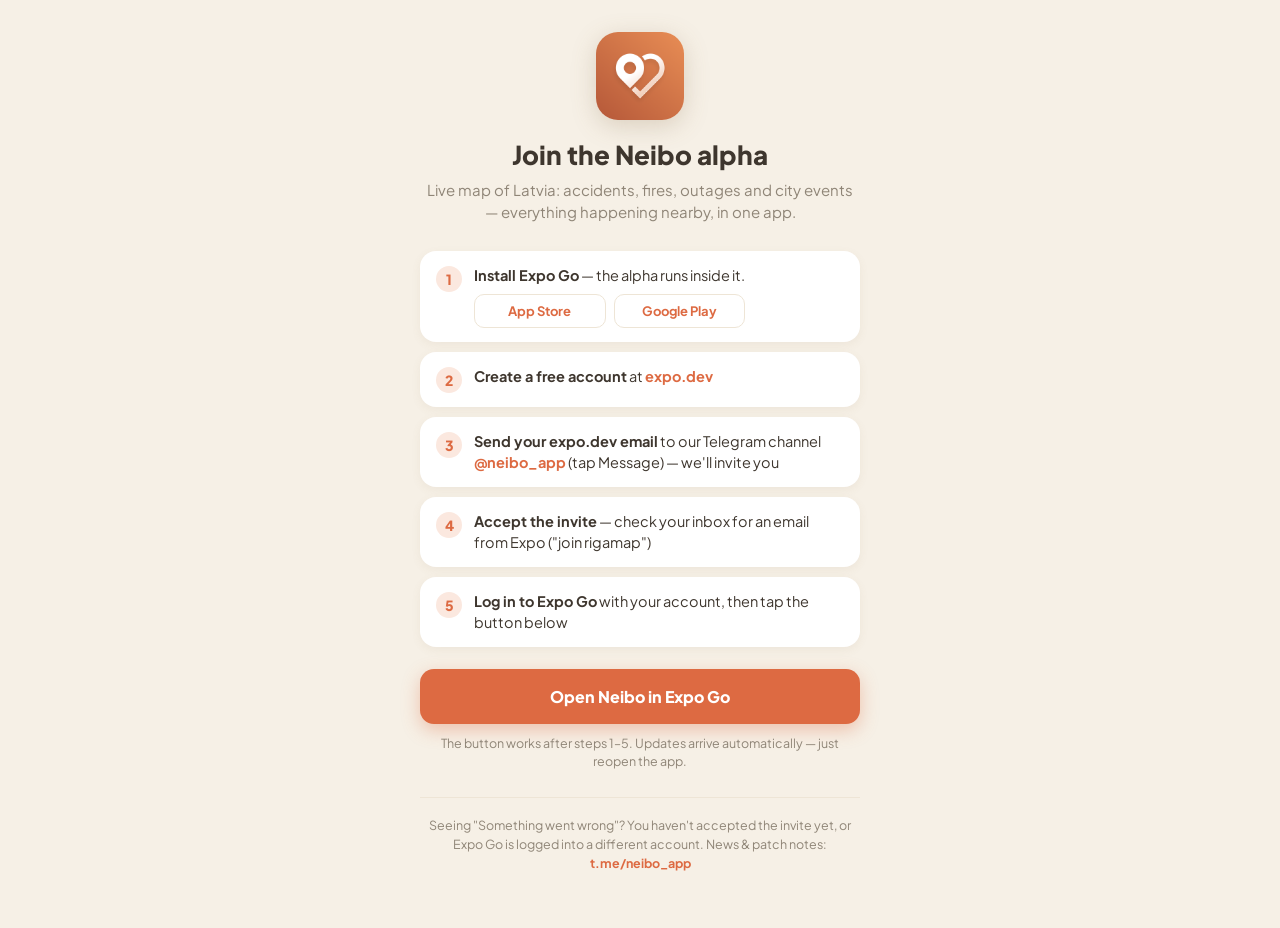
==== index.html @ c0060765 "Neibo alpha join page" ====
<!DOCTYPE html>
<html lang="en">
<head>
<meta charset="UTF-8">
<meta name="viewport" content="width=device-width, initial-scale=1.0">
<title>Join the Neibo alpha</title>
<meta name="description" content="Neibo — live map of Latvia. Join the closed alpha test.">
<meta property="og:title" content="Join the Neibo alpha">
<meta property="og:description" content="Live map of Latvia: accidents, fires, outages and city events — in one app.">
<meta property="og:image" content="https://kirillgl220.github.io/neibo/icon.png">
<link rel="icon" href="icon.png">
<link rel="preconnect" href="https://fonts.googleapis.com">
<link rel="preconnect" href="https://fonts.gstatic.com" crossorigin>
<link href="https://fonts.googleapis.com/css2?family=Plus+Jakarta+Sans:wght@500;700;800&display=swap" rel="stylesheet">
<style>
  :root {
    --bg: #F6F0E6; --surface: #FFFFFF; --line: #EEE5D6;
    --primary: #DD6A42; --primary-dark: #C25735;
    --text: #3E362E; --text-mid: #8F8577;
  }
  * { margin: 0; padding: 0; box-sizing: border-box; }
  body {
    font-family: 'Plus Jakarta Sans', -apple-system, system-ui, sans-serif;
    background: var(--bg); color: var(--text);
    display: flex; justify-content: center; padding: 32px 20px 56px;
  }
  .wrap { width: 100%; max-width: 440px; }
  .logo { width: 88px; height: 88px; border-radius: 22px; display: block; margin: 0 auto 18px; box-shadow: 0 6px 24px rgba(138,110,75,.25); }
  h1 { font-size: 26px; font-weight: 800; text-align: center; }
  .sub { text-align: center; color: var(--text-mid); font-size: 15px; margin: 8px 0 28px; line-height: 1.45; }
  .step {
    background: var(--surface); border-radius: 16px; padding: 14px 16px;
    display: flex; gap: 12px; align-items: flex-start; margin-bottom: 10px;
    box-shadow: 0 3px 10px rgba(138,110,75,.08);
  }
  .num {
    flex: none; width: 26px; height: 26px; border-radius: 50%;
    background: #FBE8DF; color: var(--primary); font-weight: 800; font-size: 14px;
    display: flex; align-items: center; justify-content: center; margin-top: 1px;
  }
  .step p { font-size: 14.5px; line-height: 1.45; }
  .step a { color: var(--primary); font-weight: 700; text-decoration: none; }
  .stores { display: flex; gap: 8px; margin-top: 8px; }
  .store {
    flex: 1; text-align: center; font-size: 13px; font-weight: 700;
    border: 1.5px solid var(--line); border-radius: 10px; padding: 8px 4px;
    color: var(--text); text-decoration: none;
  }
  .cta {
    display: block; text-align: center; background: var(--primary); color: #fff;
    font-size: 16px; font-weight: 800; text-decoration: none;
    border-radius: 14px; padding: 17px 16px; margin: 22px 0 10px;
    box-shadow: 0 6px 18px rgba(221,106,66,.35);
  }
  .cta:active { background: var(--primary-dark); }
  .hint { text-align: center; color: var(--text-mid); font-size: 12.5px; line-height: 1.5; }
  .hint a { color: var(--primary); font-weight: 700; text-decoration: none; }
  .divider { border: none; border-top: 1px solid var(--line); margin: 26px 0 18px; }
</style>
</head>
<body>
<div class="wrap">
  <img class="logo" src="icon.png" alt="Neibo logo">
  <h1>Join the Neibo alpha</h1>
  <p class="sub">Live map of Latvia: accidents, fires, outages and city events — everything happening nearby, in one app.</p>

  <div class="step"><div class="num">1</div>
    <div>
      <p><b>Install Expo Go</b> — the alpha runs inside it.</p>
      <div class="stores">
        <a class="store" href="https://apps.apple.com/app/expo-go/id982107779">App Store</a>
        <a class="store" href="https://play.google.com/store/apps/details?id=host.exp.exponent">Google Play</a>
      </div>
    </div>
  </div>

  <div class="step"><div class="num">2</div>
    <p><b>Create a free account</b> at <a href="https://expo.dev/signup">expo.dev</a></p>
  </div>

  <div class="step"><div class="num">3</div>
    <p><b>Send your expo.dev email</b> to our Telegram channel <a href="https://t.me/neibo_app">@neibo_app</a> (tap Message) — we'll invite you</p>
  </div>

  <div class="step"><div class="num">4</div>
    <p><b>Accept the invite</b> — check your inbox for an email from Expo ("join rigamap")</p>
  </div>

  <div class="step"><div class="num">5</div>
    <p><b>Log in to Expo Go</b> with your account, then tap the button below</p>
  </div>

  <a class="cta" href="exp://u.expo.dev/bff3cc4e-3219-47c0-972f-e19bb8d88619?channel-name=preview&amp;runtime-version=exposdk:54.0.0">Open Neibo in Expo Go</a>
  <p class="hint">The button works after steps 1–5. Updates arrive automatically — just reopen the app.</p>

  <hr class="divider">
  <p class="hint">Seeing "Something went wrong"? You haven't accepted the invite yet, or Expo Go is logged into a different account. News &amp; patch notes: <a href="https://t.me/neibo_app">t.me/neibo_app</a></p>
</div>
</body>
</html>
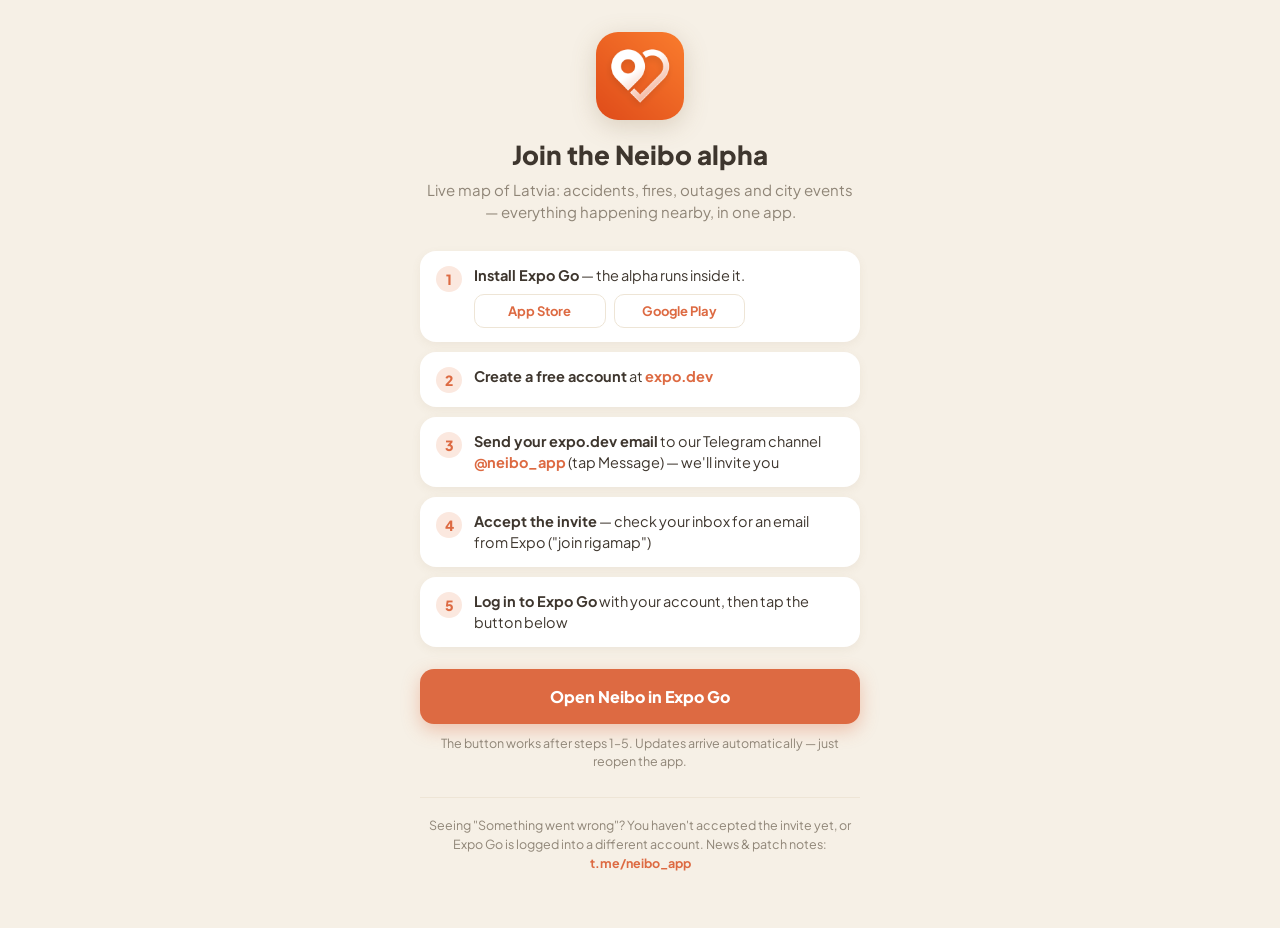
==== commit b33a8715: "new logo, pages domain et3r9ity" ====
--- a/index.html
+++ b/index.html
@@ -7,7 +7,7 @@
 <meta name="description" content="Neibo — live map of Latvia. Join the closed alpha test.">
 <meta property="og:title" content="Join the Neibo alpha">
 <meta property="og:description" content="Live map of Latvia: accidents, fires, outages and city events — in one app.">
-<meta property="og:image" content="https://kirillgl220.github.io/neibo/icon.png">
+<meta property="og:image" content="https://et3r9ity.github.io/neibo/icon.png">
 <link rel="icon" href="icon.png">
 <link rel="preconnect" href="https://fonts.googleapis.com">
 <link rel="preconnect" href="https://fonts.gstatic.com" crossorigin>
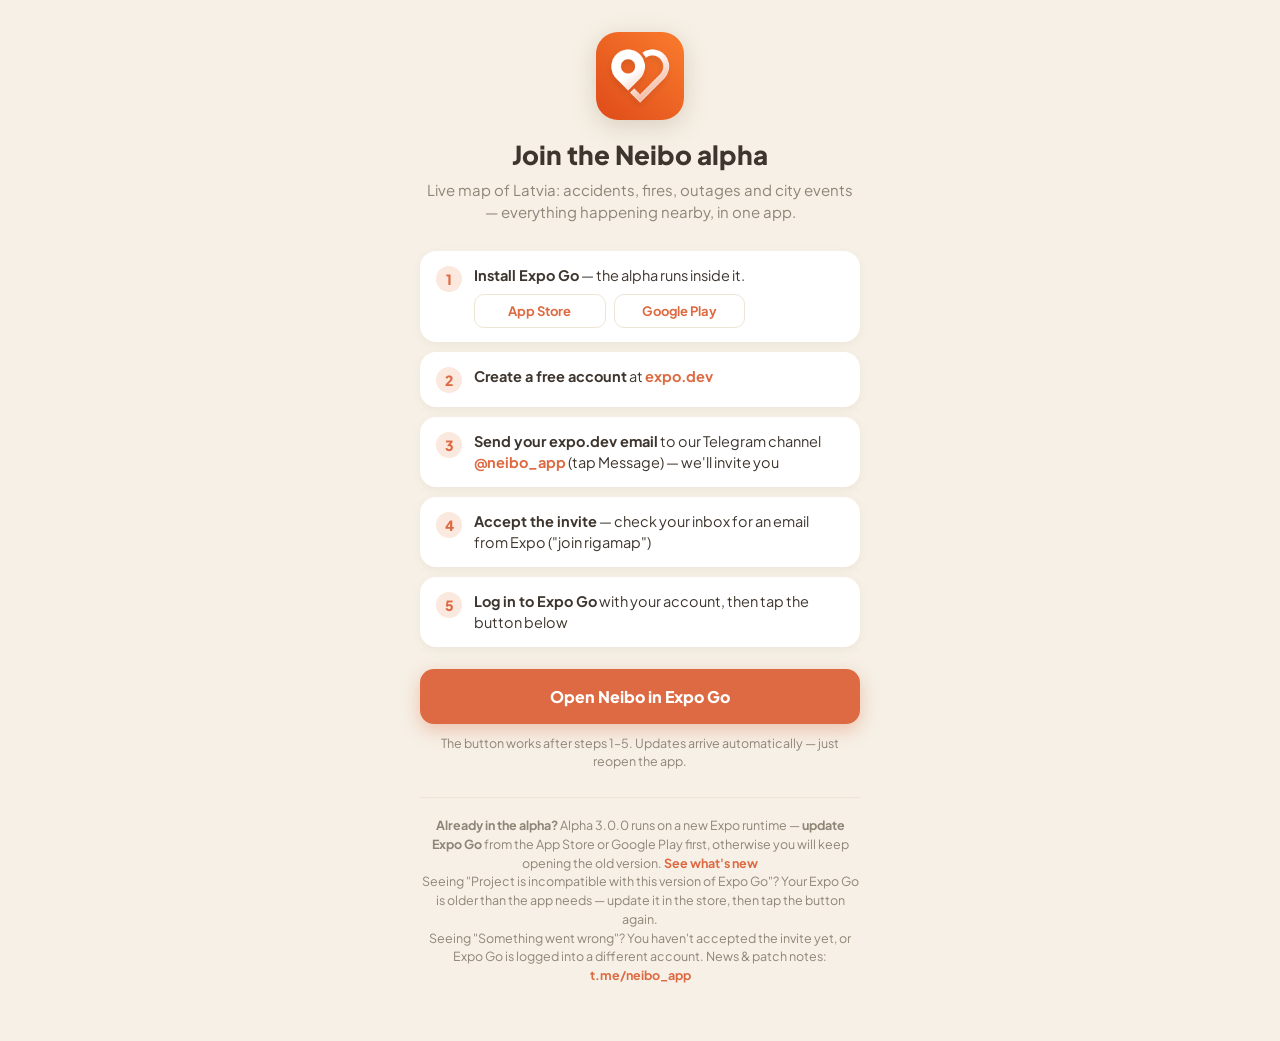
==== commit e4222ced: "Alpha 3.0.0: рантайм в ссылке на 57 и новый changelog Кнопка «Open Neibo in Expo Go» вела на ссылку " ====
--- a/index.html
+++ b/index.html
@@ -64,6 +64,11 @@
   <h1>Join the Neibo alpha</h1>
   <p class="sub">Live map of Latvia: accidents, fires, outages and city events — everything happening nearby, in one app.</p>
 
+  <!-- ВАЖНО: в ссылке CTA ниже жёстко прописан runtime-version. Его надо
+       менять при КАЖДОМ подъёме мажорной версии Expo SDK, иначе Expo Go
+       запросит обновление под старый рантайм и покажет «Project is
+       incompatible with this version of Expo Go». Сейчас: exposdk:57.0.0
+       (Alpha 3.0.0, 07.09.2026). -->
   <div class="step"><div class="num">1</div>
     <div>
       <p><b>Install Expo Go</b> — the alpha runs inside it.</p>
@@ -90,10 +95,12 @@
     <p><b>Log in to Expo Go</b> with your account, then tap the button below</p>
   </div>
 
-  <a class="cta" href="exp://u.expo.dev/bff3cc4e-3219-47c0-972f-e19bb8d88619?channel-name=preview&amp;runtime-version=exposdk:54.0.0">Open Neibo in Expo Go</a>
+  <a class="cta" href="exp://u.expo.dev/bff3cc4e-3219-47c0-972f-e19bb8d88619?channel-name=preview&amp;runtime-version=exposdk:57.0.0">Open Neibo in Expo Go</a>
   <p class="hint">The button works after steps 1–5. Updates arrive automatically — just reopen the app.</p>
 
   <hr class="divider">
+  <p class="hint"><b>Already in the alpha?</b> Alpha 3.0.0 runs on a new Expo runtime — <b>update Expo Go</b> from the App Store or Google Play first, otherwise you will keep opening the old version. <a href="https://et3r9ity.github.io/neibo/changelog.html">See what's new</a></p>
+  <p class="hint">Seeing "Project is incompatible with this version of Expo Go"? Your Expo Go is older than the app needs — update it in the store, then tap the button again.</p>
   <p class="hint">Seeing "Something went wrong"? You haven't accepted the invite yet, or Expo Go is logged into a different account. News &amp; patch notes: <a href="https://t.me/neibo_app">t.me/neibo_app</a></p>
 </div>
 </body>
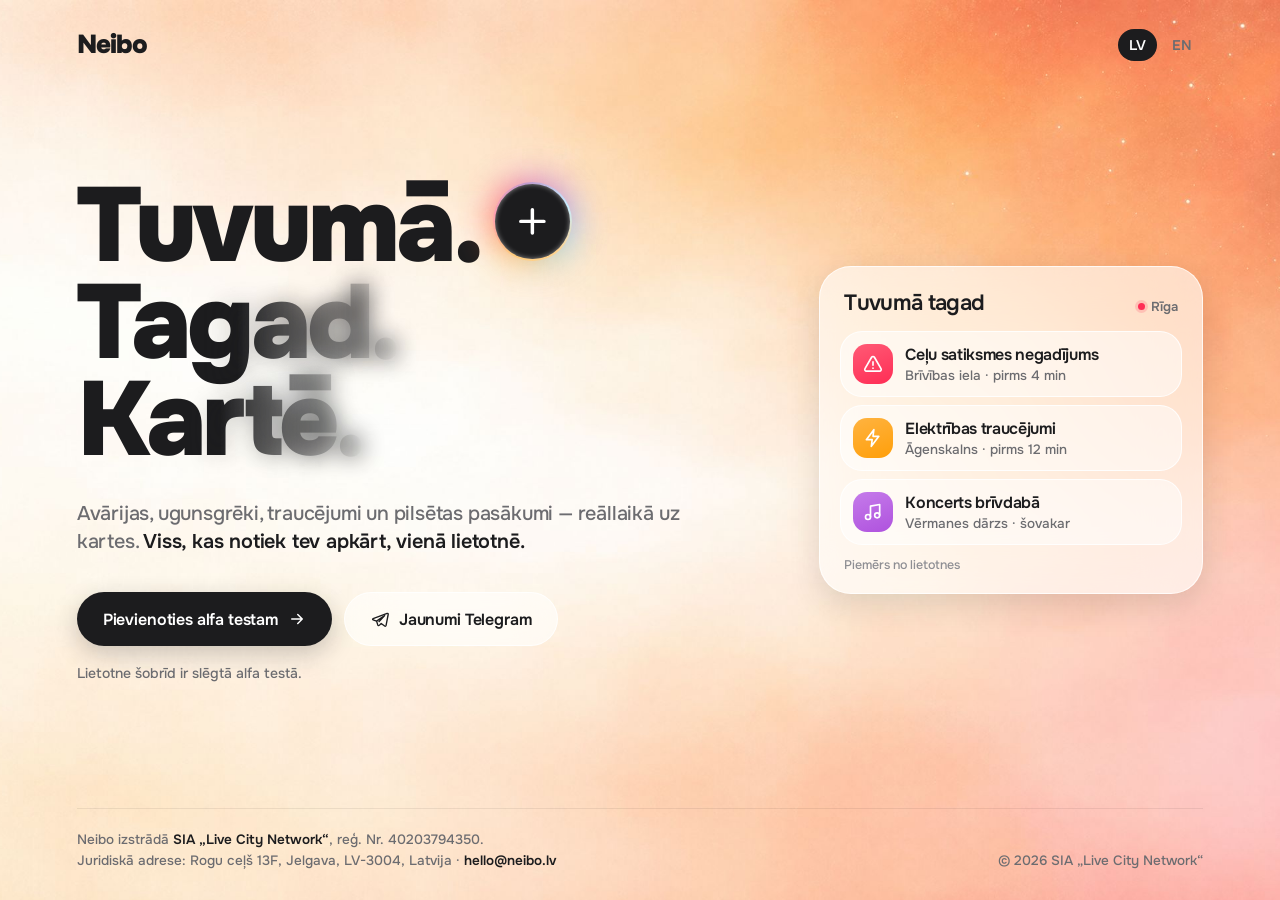
==== commit 8a49b187: "neibo.lv: главная-визитка (LV + EN) с реквизитами SIA, страница тестеров переехала на /join/" ====
--- a/index.html
+++ b/index.html
@@ -1,107 +1,80 @@
 <!DOCTYPE html>
-<html lang="en">
+<html lang="lv">
 <head>
 <meta charset="UTF-8">
-<meta name="viewport" content="width=device-width, initial-scale=1.0">
-<title>Join the Neibo alpha</title>
-<meta name="description" content="Neibo — live map of Latvia. Join the closed alpha test.">
-<meta property="og:title" content="Join the Neibo alpha">
-<meta property="og:description" content="Live map of Latvia: accidents, fires, outages and city events — in one app.">
-<meta property="og:image" content="https://et3r9ity.github.io/neibo/icon.png">
+<meta name="viewport" content="width=device-width, initial-scale=1.0, viewport-fit=cover">
+<title>Neibo — Latvijas notikumu karte reāllaikā</title>
+<meta name="description" content="Avārijas, ugunsgrēki, traucējumi un pilsētas pasākumi reāllaikā uz kartes. Neibo izstrādā SIA „Live City Network“.">
+<link rel="canonical" href="https://neibo.lv/">
+<link rel="alternate" hreflang="lv" href="https://neibo.lv/">
+<link rel="alternate" hreflang="en" href="https://neibo.lv/en/">
+<meta property="og:type" content="website">
+<meta property="og:title" content="Neibo — Latvijas notikumu karte reāllaikā">
+<meta property="og:description" content="Viss, kas notiek tev apkārt, vienā lietotnē.">
+<meta property="og:image" content="https://neibo.lv/assets/dawn-1200.jpg">
+<meta name="theme-color" content="#FBE7D6">
 <link rel="icon" href="icon.png">
-<link rel="preconnect" href="https://fonts.googleapis.com">
-<link rel="preconnect" href="https://fonts.gstatic.com" crossorigin>
-<link href="https://fonts.googleapis.com/css2?family=Plus+Jakarta+Sans:wght@500;700;800&display=swap" rel="stylesheet">
-<style>
-  :root {
-    --bg: #F6F0E6; --surface: #FFFFFF; --line: #EEE5D6;
-    --primary: #DD6A42; --primary-dark: #C25735;
-    --text: #3E362E; --text-mid: #8F8577;
-  }
-  * { margin: 0; padding: 0; box-sizing: border-box; }
-  body {
-    font-family: 'Plus Jakarta Sans', -apple-system, system-ui, sans-serif;
-    background: var(--bg); color: var(--text);
-    display: flex; justify-content: center; padding: 32px 20px 56px;
-  }
-  .wrap { width: 100%; max-width: 440px; }
-  .logo { width: 88px; height: 88px; border-radius: 22px; display: block; margin: 0 auto 18px; box-shadow: 0 6px 24px rgba(138,110,75,.25); }
-  h1 { font-size: 26px; font-weight: 800; text-align: center; }
-  .sub { text-align: center; color: var(--text-mid); font-size: 15px; margin: 8px 0 28px; line-height: 1.45; }
-  .step {
-    background: var(--surface); border-radius: 16px; padding: 14px 16px;
-    display: flex; gap: 12px; align-items: flex-start; margin-bottom: 10px;
-    box-shadow: 0 3px 10px rgba(138,110,75,.08);
-  }
-  .num {
-    flex: none; width: 26px; height: 26px; border-radius: 50%;
-    background: #FBE8DF; color: var(--primary); font-weight: 800; font-size: 14px;
-    display: flex; align-items: center; justify-content: center; margin-top: 1px;
-  }
-  .step p { font-size: 14.5px; line-height: 1.45; }
-  .step a { color: var(--primary); font-weight: 700; text-decoration: none; }
-  .stores { display: flex; gap: 8px; margin-top: 8px; }
-  .store {
-    flex: 1; text-align: center; font-size: 13px; font-weight: 700;
-    border: 1.5px solid var(--line); border-radius: 10px; padding: 8px 4px;
-    color: var(--text); text-decoration: none;
-  }
-  .cta {
-    display: block; text-align: center; background: var(--primary); color: #fff;
-    font-size: 16px; font-weight: 800; text-decoration: none;
-    border-radius: 14px; padding: 17px 16px; margin: 22px 0 10px;
-    box-shadow: 0 6px 18px rgba(221,106,66,.35);
-  }
-  .cta:active { background: var(--primary-dark); }
-  .hint { text-align: center; color: var(--text-mid); font-size: 12.5px; line-height: 1.5; }
-  .hint a { color: var(--primary); font-weight: 700; text-decoration: none; }
-  .divider { border: none; border-top: 1px solid var(--line); margin: 26px 0 18px; }
-</style>
+<link rel="preload" href="assets/fonts/onest-latin-900-normal.woff2" as="font" type="font/woff2" crossorigin>
+<link rel="stylesheet" href="assets/site.css">
 </head>
 <body>
-<div class="wrap">
-  <img class="logo" src="icon.png" alt="Neibo logo">
-  <h1>Join the Neibo alpha</h1>
-  <p class="sub">Live map of Latvia: accidents, fires, outages and city events — everything happening nearby, in one app.</p>
+<div class="page">
 
-  <!-- ВАЖНО: в ссылке CTA ниже жёстко прописан runtime-version. Его надо
-       менять при КАЖДОМ подъёме мажорной версии Expo SDK, иначе Expo Go
-       запросит обновление под старый рантайм и покажет «Project is
-       incompatible with this version of Expo Go». Сейчас: exposdk:57.0.0
-       (Alpha 3.0.0, 07.09.2026). -->
-  <div class="step"><div class="num">1</div>
+  <header class="top">
+    <a class="wordmark" href="./">Neibo</a>
+    <nav class="lang" aria-label="Valoda">
+      <span aria-current="page">LV</span>
+      <a href="en/" hreflang="en" lang="en">EN</a>
+    </nav>
+  </header>
+
+  <main class="hero">
     <div>
-      <p><b>Install Expo Go</b> — the alpha runs inside it.</p>
-      <div class="stores">
-        <a class="store" href="https://apps.apple.com/app/expo-go/id982107779">App Store</a>
-        <a class="store" href="https://play.google.com/store/apps/details?id=host.exp.exponent">Google Play</a>
+      <h1>
+        <span class="ln">Tuvumā.<span class="plus" aria-hidden="true"><span class="halo"></span><span class="rim"></span><span class="core"><svg viewBox="0 0 24 24" fill="none" stroke="#fff" stroke-width="2.4" stroke-linecap="round"><path d="M12 4v16M4 12h16"/></svg></span></span></span>
+        <span class="ln fade"><span class="s">Tagad.</span><span class="b" aria-hidden="true">Tagad.</span></span>
+        <span class="ln fade"><span class="s">Kartē.</span><span class="b" aria-hidden="true">Kartē.</span></span>
+      </h1>
+      <p class="lead">Avārijas, ugunsgrēki, traucējumi un pilsētas pasākumi — reāllaikā uz kartes. <strong>Viss, kas notiek tev apkārt, vienā lietotnē.</strong></p>
+      <div class="actions">
+        <a class="btn btn-primary" href="join/">Pievienoties alfa testam
+          <svg viewBox="0 0 24 24" fill="none" stroke="currentColor" stroke-width="2" stroke-linecap="round" stroke-linejoin="round" aria-hidden="true"><path d="M5 12h14M13 6l6 6-6 6"/></svg></a>
+        <a class="btn btn-glass" href="https://t.me/neibo_app">
+          <svg viewBox="0 0 24 24" fill="none" stroke="currentColor" stroke-width="1.8" stroke-linejoin="round" aria-hidden="true"><path d="M21.5 4.5 2.8 11.4c-.9.3-.9 1.6 0 1.9l4.6 1.5 1.7 5.3c.3.8 1.3 1 1.9.4l2.6-2.5 4.6 3.4c.7.5 1.7.1 1.9-.8L22.9 6c.2-1-.5-1.8-1.4-1.5Z"/><path d="m7.4 14.8 10.8-7.3-8 8.6"/></svg>
+          Jaunumi Telegram</a>
       </div>
+      <p class="note">Lietotne šobrīd ir slēgtā alfa testā.</p>
     </div>
-  </div>
 
-  <div class="step"><div class="num">2</div>
-    <p><b>Create a free account</b> at <a href="https://expo.dev/signup">expo.dev</a></p>
-  </div>
+    <aside class="card" aria-label="Piemērs no lietotnes">
+      <div class="card-head">
+        <span class="card-title">Tuvumā tagad</span>
+        <span class="live">Rīga</span>
+      </div>
+      <ul class="items">
+        <li class="item">
+          <span class="icon i-red"><svg viewBox="0 0 24 24" fill="none" stroke="currentColor" stroke-width="2" stroke-linecap="round" stroke-linejoin="round" aria-hidden="true"><path d="M10.3 3.9 2.4 17.6A2 2 0 0 0 4.1 20.6h15.8a2 2 0 0 0 1.7-3L13.7 3.9a2 2 0 0 0-3.4 0Z"/><path d="M12 9.5v4M12 17h.01"/></svg></span>
+          <span><span class="item-title">Ceļu satiksmes negadījums</span><span class="item-meta">Brīvības iela · pirms 4 min</span></span>
+        </li>
+        <li class="item">
+          <span class="icon i-amber"><svg viewBox="0 0 24 24" fill="none" stroke="currentColor" stroke-width="2" stroke-linecap="round" stroke-linejoin="round" aria-hidden="true"><path d="M13 2 4 14h7l-1 8 9-12h-7l1-8Z"/></svg></span>
+          <span><span class="item-title">Elektrības traucējumi</span><span class="item-meta">Āgenskalns · pirms 12 min</span></span>
+        </li>
+        <li class="item">
+          <span class="icon i-violet"><svg viewBox="0 0 24 24" fill="none" stroke="currentColor" stroke-width="2" stroke-linecap="round" stroke-linejoin="round" aria-hidden="true"><path d="M9 18V5l11-2v13"/><circle cx="6" cy="18" r="3"/><circle cx="17" cy="16" r="3"/></svg></span>
+          <span><span class="item-title">Koncerts brīvdabā</span><span class="item-meta">Vērmanes dārzs · šovakar</span></span>
+        </li>
+      </ul>
+      <p class="card-foot">Piemērs no lietotnes</p>
+    </aside>
+  </main>
 
-  <div class="step"><div class="num">3</div>
-    <p><b>Send your expo.dev email</b> to our Telegram channel <a href="https://t.me/neibo_app">@neibo_app</a> (tap Message) — we'll invite you</p>
-  </div>
+  <footer class="foot">
+    <p>Neibo izstrādā <b>SIA „Live City Network“</b>, reģ. Nr. 40203794350.<br>
+      Juridiskā adrese: Rogu ceļš 13F, Jelgava, LV-3004, Latvija · <a href="mailto:hello@neibo.lv">hello@neibo.lv</a></p>
+    <p>© 2026 SIA „Live City Network“</p>
+  </footer>
 
-  <div class="step"><div class="num">4</div>
-    <p><b>Accept the invite</b> — check your inbox for an email from Expo ("join rigamap")</p>
-  </div>
-
-  <div class="step"><div class="num">5</div>
-    <p><b>Log in to Expo Go</b> with your account, then tap the button below</p>
-  </div>
-
-  <a class="cta" href="exp://u.expo.dev/bff3cc4e-3219-47c0-972f-e19bb8d88619?channel-name=preview&amp;runtime-version=exposdk:57.0.0">Open Neibo in Expo Go</a>
-  <p class="hint">The button works after steps 1–5. Updates arrive automatically — just reopen the app.</p>
-
-  <hr class="divider">
-  <p class="hint"><b>Already in the alpha?</b> Alpha 3.0.0 runs on a new Expo runtime — <b>update Expo Go</b> from the App Store or Google Play first, otherwise you will keep opening the old version. <a href="https://et3r9ity.github.io/neibo/changelog.html">See what's new</a></p>
-  <p class="hint">Seeing "Project is incompatible with this version of Expo Go"? Your Expo Go is older than the app needs — update it in the store, then tap the button again.</p>
-  <p class="hint">Seeing "Something went wrong"? You haven't accepted the invite yet, or Expo Go is logged into a different account. News &amp; patch notes: <a href="https://t.me/neibo_app">t.me/neibo_app</a></p>
 </div>
 </body>
 </html>
--- a/assets/site.css
+++ b/assets/site.css
@@ -0,0 +1,325 @@
+/* neibo.lv — главная. Стиль — telegram/BANNER-STYLE.md (Onest, чернила #1C1C1E, рассветный плейт). */
+
+@font-face { font-family: 'Onest'; font-style: normal; font-display: swap; font-weight: 500;
+  src: url(fonts/onest-latin-500-normal.woff2) format('woff2');
+  unicode-range: U+0000-00FF,U+0131,U+0152-0153,U+02BB-02BC,U+02C6,U+02DA,U+02DC,U+0304,U+0308,U+0329,U+2000-206F,U+20AC,U+2122,U+2191,U+2193,U+2212,U+2215,U+FEFF,U+FFFD; }
+@font-face { font-family: 'Onest'; font-style: normal; font-display: swap; font-weight: 500;
+  src: url(fonts/onest-latin-ext-500-normal.woff2) format('woff2');
+  unicode-range: U+0100-02BA,U+02BD-02C5,U+02C7-02CC,U+02CE-02D7,U+02DD-02FF,U+0304,U+0308,U+0329,U+1D00-1DBF,U+1E00-1E9F,U+1EF2-1EFF,U+2020,U+20A0-20AB,U+20AD-20C0,U+2113,U+2C60-2C7F,U+A720-A7FF; }
+@font-face { font-family: 'Onest'; font-style: normal; font-display: swap; font-weight: 600;
+  src: url(fonts/onest-latin-600-normal.woff2) format('woff2');
+  unicode-range: U+0000-00FF,U+0131,U+0152-0153,U+02BB-02BC,U+02C6,U+02DA,U+02DC,U+0304,U+0308,U+0329,U+2000-206F,U+20AC,U+2122,U+2191,U+2193,U+2212,U+2215,U+FEFF,U+FFFD; }
+@font-face { font-family: 'Onest'; font-style: normal; font-display: swap; font-weight: 600;
+  src: url(fonts/onest-latin-ext-600-normal.woff2) format('woff2');
+  unicode-range: U+0100-02BA,U+02BD-02C5,U+02C7-02CC,U+02CE-02D7,U+02DD-02FF,U+0304,U+0308,U+0329,U+1D00-1DBF,U+1E00-1E9F,U+1EF2-1EFF,U+2020,U+20A0-20AB,U+20AD-20C0,U+2113,U+2C60-2C7F,U+A720-A7FF; }
+@font-face { font-family: 'Onest'; font-style: normal; font-display: swap; font-weight: 900;
+  src: url(fonts/onest-latin-900-normal.woff2) format('woff2');
+  unicode-range: U+0000-00FF,U+0131,U+0152-0153,U+02BB-02BC,U+02C6,U+02DA,U+02DC,U+0304,U+0308,U+0329,U+2000-206F,U+20AC,U+2122,U+2191,U+2193,U+2212,U+2215,U+FEFF,U+FFFD; }
+@font-face { font-family: 'Onest'; font-style: normal; font-display: swap; font-weight: 900;
+  src: url(fonts/onest-latin-ext-900-normal.woff2) format('woff2');
+  unicode-range: U+0100-02BA,U+02BD-02C5,U+02C7-02CC,U+02CE-02D7,U+02DD-02FF,U+0304,U+0308,U+0329,U+1D00-1DBF,U+1E00-1E9F,U+1EF2-1EFF,U+2020,U+20A0-20AB,U+20AD-20C0,U+2113,U+2C60-2C7F,U+A720-A7FF; }
+
+:root {
+  --ink: #1C1C1E;
+  --grey: #8E8E93;
+  --grey-dark: #6C6C70;
+  --glass: rgba(255, 255, 255, .62);
+  --glass-edge: rgba(255, 255, 255, .78);
+  --tile: rgba(255, 255, 255, .5);
+  --tile-edge: rgba(255, 255, 255, .85);
+  --gutter: clamp(16px, 6vw, 96px);
+  --ease: cubic-bezier(.2, .8, .2, 1);
+}
+
+* { margin: 0; padding: 0; box-sizing: border-box; }
+
+html { -webkit-text-size-adjust: 100%; }
+
+body {
+  font-family: 'Onest', -apple-system, system-ui, sans-serif;
+  font-weight: 500;
+  color: var(--ink);
+  background: #FBE7D6;
+  -webkit-font-smoothing: antialiased;
+  text-rendering: optimizeLegibility;
+}
+
+/* Рассветный плейт: fixed-слой, а не background-attachment (iOS его не держит). */
+body::before {
+  content: "";
+  position: fixed;
+  inset: 0;
+  z-index: -1;
+  background: #FBE7D6 url(dawn.jpg) 30% center / cover no-repeat;
+}
+@media (max-width: 700px) {
+  body::before { background-image: url(dawn-1200.jpg); background-position: 18% center; }
+}
+
+a { color: inherit; }
+
+.page {
+  min-height: 100vh;
+  min-height: 100svh;
+  display: grid;
+  grid-template-rows: auto 1fr auto;
+  padding: 28px var(--gutter) 28px;
+}
+
+/* ---------- шапка ---------- */
+.top {
+  display: flex;
+  align-items: center;
+  justify-content: space-between;
+}
+.wordmark {
+  font-weight: 900;
+  font-size: 26px;
+  letter-spacing: -0.04em;
+  text-decoration: none;
+}
+.lang {
+  display: flex;
+  gap: 4px;
+  font-size: 14px;
+  font-weight: 600;
+}
+.lang a, .lang span {
+  padding: 7px 11px;
+  border-radius: 999px;
+  text-decoration: none;
+}
+.lang span { background: var(--ink); color: #fff; }
+.lang a { color: var(--grey-dark); transition: background-color 160ms var(--ease), color 160ms var(--ease); }
+.lang a:hover { background: var(--tile); color: var(--ink); }
+
+/* ---------- первый экран ---------- */
+.hero {
+  display: grid;
+  grid-template-columns: minmax(0, 1.15fr) minmax(0, .85fr);
+  align-items: center;
+  align-content: center;
+  gap: 48px;
+  padding: 56px 0 64px;
+}
+
+h1 {
+  font-weight: 900;
+  font-size: clamp(54px, 8.2vw, 116px);
+  line-height: .92;
+  letter-spacing: -0.035em;
+  margin-bottom: 32px;
+  text-wrap: balance;
+}
+h1 .ln { display: block; position: relative; width: max-content; max-width: 100%; }
+
+/* Фирменный приём: правые концы строк 2–3 уходят в мягкий блюр. */
+h1 .fade .s {
+  -webkit-mask-image: linear-gradient(90deg, #000 0, #000 50%, transparent 100%);
+          mask-image: linear-gradient(90deg, #000 0, #000 50%, transparent 100%);
+}
+h1 .fade .b {
+  /* Запас .5em вокруг текста: иначе маска обрезает размытие прямоугольником. */
+  position: absolute;
+  left: -.5em;
+  top: -.5em;
+  padding: .5em;
+  filter: blur(.11em);
+  opacity: .65;
+  -webkit-mask-image: linear-gradient(90deg, transparent 42%, #000 76%);
+          mask-image: linear-gradient(90deg, transparent 42%, #000 76%);
+  pointer-events: none;
+  user-select: none;
+}
+
+/* Кнопка «+» с ореолом ИИ, встроена в первую строку. */
+.plus {
+  position: relative;
+  display: inline-block;
+  width: .72em;
+  height: .72em;
+  margin-left: .14em;
+  vertical-align: .02em;
+}
+.plus .halo {
+  position: absolute;
+  inset: -6%;
+  border-radius: 50%;
+  background: conic-gradient(from 210deg, #FF9F0A, #FF2D55, #AF52DE, #5AC8FA, #FF9F0A);
+  filter: blur(.16em);
+  opacity: .7;
+}
+.plus .rim {
+  position: absolute;
+  inset: -2.5%;
+  border-radius: 50%;
+  background: conic-gradient(from 210deg, #FFCC7D, #FFA0B2, #BD9CCE, #C7EDFF, #FFD390, #FFCC7D);
+}
+.plus .core {
+  position: absolute;
+  inset: 0;
+  border-radius: 50%;
+  background: var(--ink);
+  box-shadow: inset 0 0 .05em rgba(255, 255, 255, .5);
+  display: grid;
+  place-items: center;
+}
+.plus svg { width: 46%; height: 46%; }
+
+.lead {
+  font-size: clamp(18px, 1.55vw, 22px);
+  line-height: 1.42;
+  letter-spacing: -0.01em;
+  color: var(--grey-dark);
+  max-width: 31em;
+  text-wrap: pretty;
+}
+.lead strong { color: var(--ink); font-weight: 600; }
+
+.actions {
+  display: flex;
+  flex-wrap: wrap;
+  gap: 12px;
+  margin-top: 36px;
+}
+.btn {
+  display: inline-flex;
+  align-items: center;
+  gap: 10px;
+  height: 54px;
+  padding: 0 26px;
+  border-radius: 27px;
+  font-size: 16px;
+  font-weight: 600;
+  letter-spacing: -0.01em;
+  text-decoration: none;
+  transition: transform 160ms var(--ease), box-shadow 160ms var(--ease), background-color 160ms var(--ease);
+}
+.btn:active { transform: scale(.97); }
+.btn-primary {
+  background: var(--ink);
+  color: #fff;
+  box-shadow: 0 8px 24px rgba(28, 28, 30, .22);
+}
+.btn-primary:hover { box-shadow: 0 10px 30px rgba(28, 28, 30, .3); transform: translateY(-1px); }
+.btn-glass {
+  background: var(--glass);
+  border: 1px solid var(--glass-edge);
+  -webkit-backdrop-filter: blur(20px) saturate(1.3);
+          backdrop-filter: blur(20px) saturate(1.3);
+  color: var(--ink);
+}
+.btn-glass:hover { background: rgba(255, 255, 255, .78); transform: translateY(-1px); }
+.btn svg { width: 18px; height: 18px; flex: none; }
+
+.note {
+  margin-top: 18px;
+  font-size: 14px;
+  color: var(--grey-dark);
+}
+
+/* ---------- карточка-пример из приложения ---------- */
+.card {
+  justify-self: end;
+  width: min(100%, 384px);
+  padding: 20px;
+  border-radius: 32px;
+  background: var(--glass);
+  border: 1px solid var(--glass-edge);
+  -webkit-backdrop-filter: blur(28px) saturate(1.25);
+          backdrop-filter: blur(28px) saturate(1.25);
+  box-shadow: 0 10px 32px rgba(0, 0, 0, .12);
+}
+.card-head {
+  display: flex;
+  align-items: baseline;
+  justify-content: space-between;
+  gap: 12px;
+  padding: 2px 4px 14px;
+}
+.card-title {
+  font-size: 22px;
+  font-weight: 600;
+  letter-spacing: -0.03em;
+}
+.live {
+  display: inline-flex;
+  align-items: center;
+  gap: 6px;
+  font-size: 13px;
+  font-weight: 600;
+  color: var(--grey-dark);
+}
+.live::before {
+  content: "";
+  width: 7px;
+  height: 7px;
+  border-radius: 50%;
+  background: #FF2D55;
+  box-shadow: 0 0 0 3px rgba(255, 45, 85, .18);
+}
+.items { list-style: none; display: grid; gap: 8px; }
+.item {
+  display: grid;
+  grid-template-columns: 40px 1fr;
+  gap: 12px;
+  align-items: center;
+  padding: 12px;
+  border-radius: 22px;
+  background: var(--tile);
+  border: 1px solid var(--tile-edge);
+}
+.icon {
+  width: 40px;
+  height: 40px;
+  border-radius: 14px;
+  display: grid;
+  place-items: center;
+  color: #fff;
+}
+.icon svg { width: 20px; height: 20px; }
+.i-red { background: linear-gradient(160deg, #FF5A75, #FF2D55); }
+.i-amber { background: linear-gradient(160deg, #FFB340, #FF9F0A); }
+.i-violet { background: linear-gradient(160deg, #C57BEA, #AF52DE); }
+.item-title { font-size: 16px; font-weight: 600; letter-spacing: -0.02em; line-height: 1.25; }
+.item-meta { display: block; font-size: 13.5px; color: var(--grey-dark); margin-top: 2px; }
+.card-foot {
+  padding: 12px 4px 0;
+  font-size: 12.5px;
+  color: var(--grey);
+}
+
+/* ---------- подвал с реквизитами ---------- */
+.foot {
+  display: flex;
+  flex-wrap: wrap;
+  justify-content: space-between;
+  align-items: flex-end;
+  gap: 12px 32px;
+  padding-top: 20px;
+  border-top: 1px solid rgba(28, 28, 30, .08);
+  font-size: 13.5px;
+  line-height: 1.6;
+  color: var(--grey-dark);
+}
+.foot p { max-width: 62em; }
+.foot b { font-weight: 600; color: var(--ink); }
+.foot a { text-decoration: none; color: var(--ink); font-weight: 600; }
+.foot a:hover { text-decoration: underline; text-underline-offset: 3px; }
+
+/* ---------- адаптив ---------- */
+@media (max-width: 960px) {
+  .hero { grid-template-columns: 1fr; gap: 40px; padding: 40px 0 48px; }
+  .card { justify-self: start; }
+}
+@media (max-width: 520px) {
+  .page { padding-top: 20px; }
+  h1 { font-size: 11vw; }
+  .actions { flex-direction: column; align-items: stretch; }
+  .btn { justify-content: center; }
+  h1 { margin-bottom: 24px; }
+}
+
+@media (prefers-reduced-motion: reduce) {
+  .btn { transition: none; }
+}
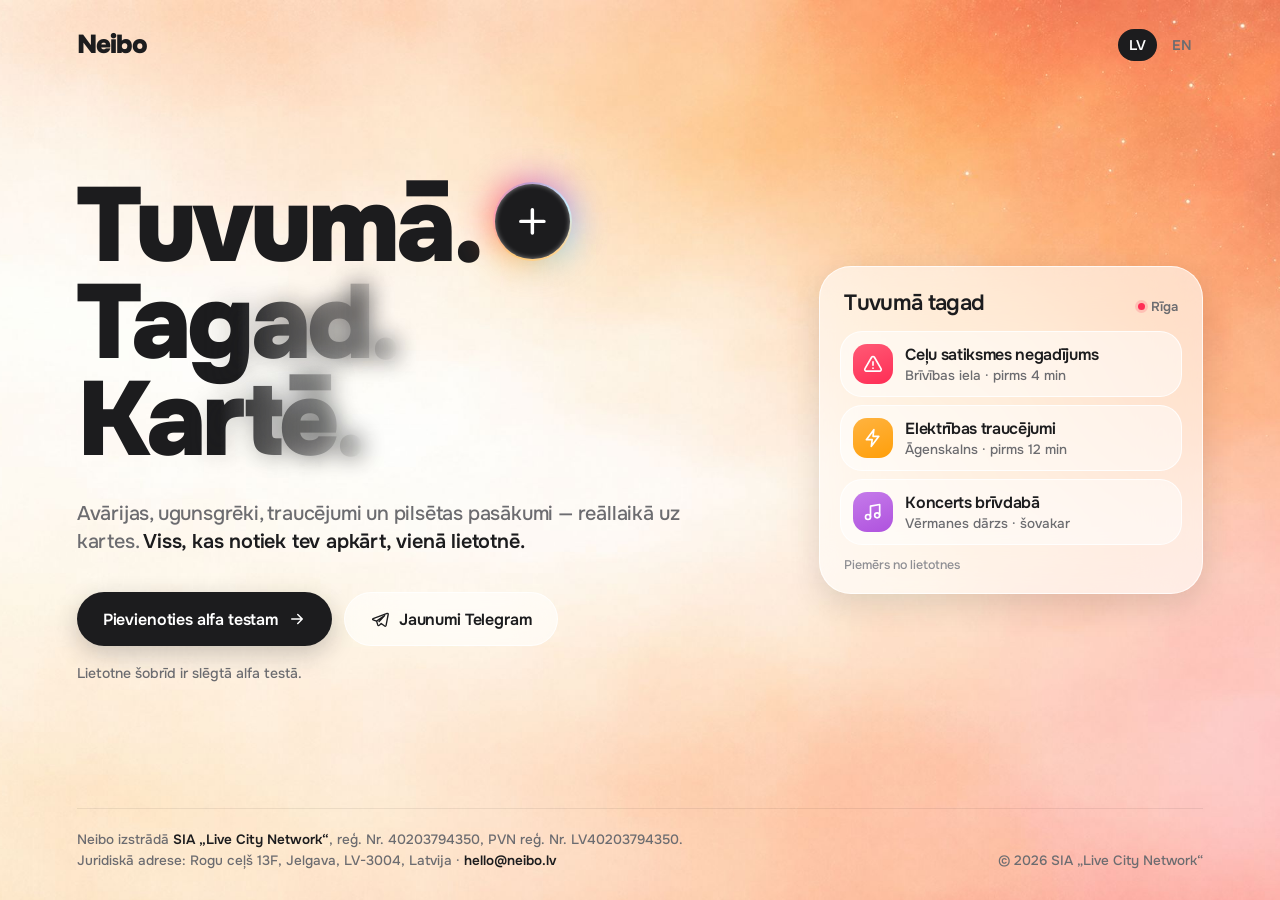
==== commit fdbac415: "neibo.lv: PVN reģ. Nr. LV40203794350 в подвале" ====
--- a/index.html
+++ b/index.html
@@ -32,8 +32,8 @@
     <div>
       <h1>
         <span class="ln">Tuvumā.<span class="plus" aria-hidden="true"><span class="halo"></span><span class="rim"></span><span class="core"><svg viewBox="0 0 24 24" fill="none" stroke="#fff" stroke-width="2.4" stroke-linecap="round"><path d="M12 4v16M4 12h16"/></svg></span></span></span>
-        <span class="ln fade"><span class="s">Tagad.</span><span class="b" aria-hidden="true">Tagad.</span></span>
-        <span class="ln fade"><span class="s">Kartē.</span><span class="b" aria-hidden="true">Kartē.</span></span>
+        <span class="ln fade" data-t="Tagad."><span class="s">Tagad.</span></span>
+        <span class="ln fade" data-t="Kartē."><span class="s">Kartē.</span></span>
       </h1>
       <p class="lead">Avārijas, ugunsgrēki, traucējumi un pilsētas pasākumi — reāllaikā uz kartes. <strong>Viss, kas notiek tev apkārt, vienā lietotnē.</strong></p>
       <div class="actions">
@@ -70,7 +70,7 @@
   </main>
 
   <footer class="foot">
-    <p>Neibo izstrādā <b>SIA „Live City Network“</b>, reģ. Nr. 40203794350.<br>
+    <p>Neibo izstrādā <b>SIA „Live City Network“</b>, reģ. Nr. 40203794350, PVN reģ. Nr. LV40203794350.<br>
       Juridiskā adrese: Rogu ceļš 13F, Jelgava, LV-3004, Latvija · <a href="mailto:hello@neibo.lv">hello@neibo.lv</a></p>
     <p>© 2026 SIA „Live City Network“</p>
   </footer>
--- a/assets/site.css
+++ b/assets/site.css
@@ -118,7 +118,9 @@
   -webkit-mask-image: linear-gradient(90deg, #000 0, #000 50%, transparent 100%);
           mask-image: linear-gradient(90deg, #000 0, #000 50%, transparent 100%);
 }
-h1 .fade .b {
+h1 .fade::after {
+  content: attr(data-t);
+  content: attr(data-t) / "";
   /* Запас .5em вокруг текста: иначе маска обрезает размытие прямоугольником. */
   position: absolute;
   left: -.5em;
